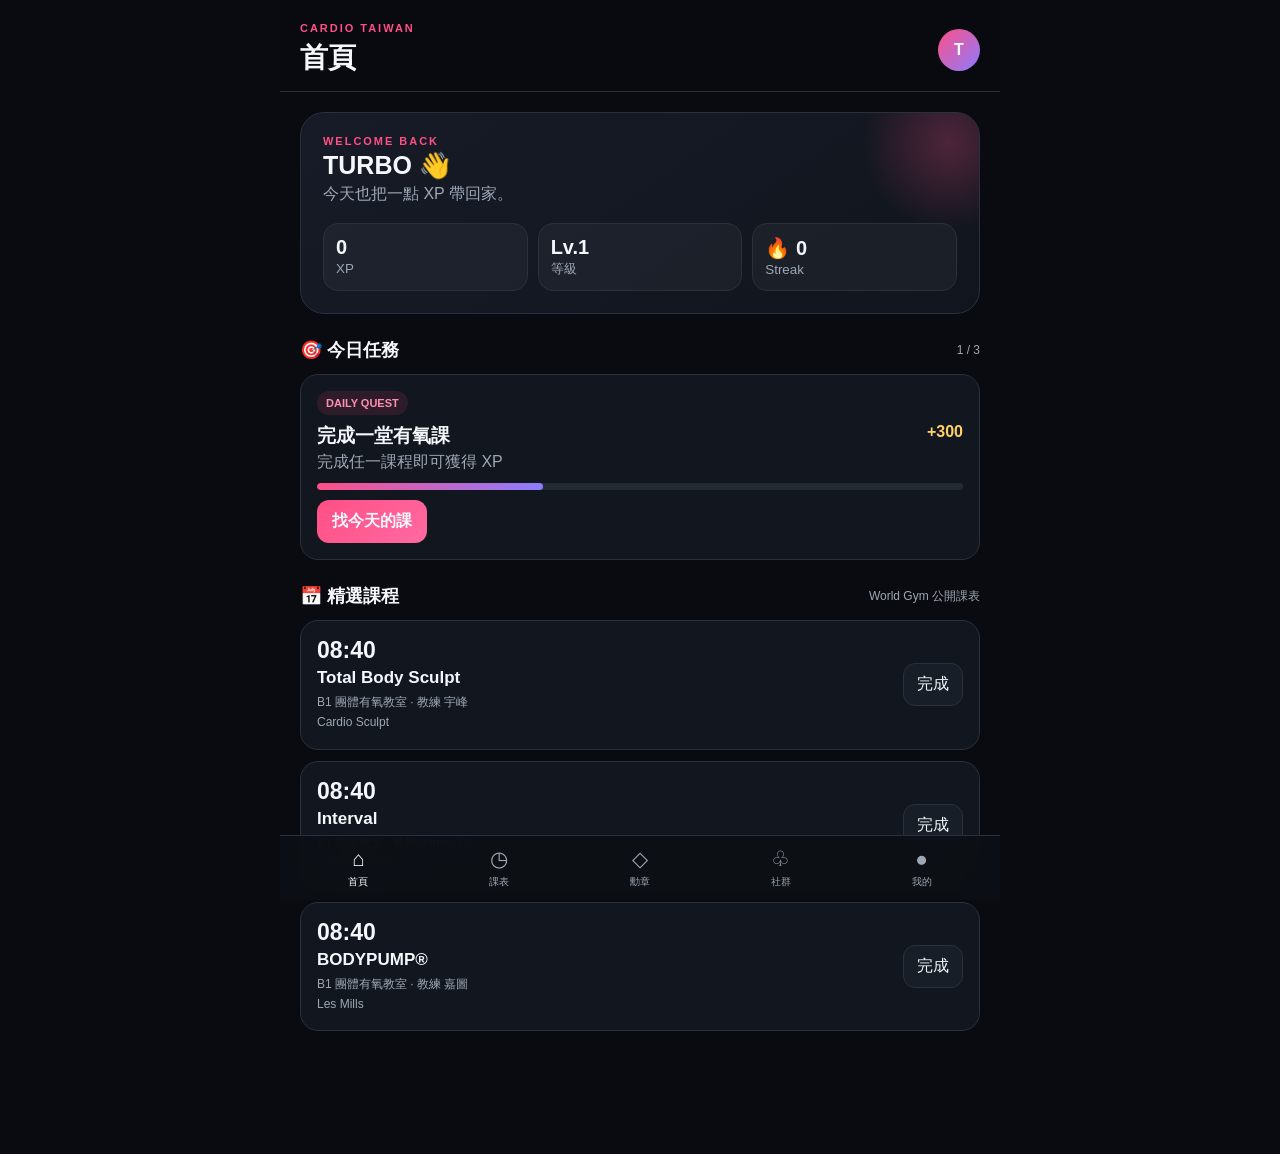
==== index.html @ 52d86883 "Add files via upload" ====
<!doctype html>
<html lang="zh-Hant">
<head>
  <meta charset="UTF-8">
  <meta name="viewport" content="width=device-width,initial-scale=1,viewport-fit=cover">
  <meta name="theme-color" content="#0b0d12">
  <title>Cardio Taiwan</title>
  <link rel="manifest" href="manifest.webmanifest">
  <link rel="stylesheet" href="styles.css">
</head>
<body>
  <div class="app">
    <header class="topbar">
      <div>
        <div class="eyebrow">CARDIO TAIWAN</div>
        <h1 id="pageTitle">首頁</h1>
      </div>
      <div class="avatar">T</div>
    </header>

    <main id="content"></main>

    <nav class="bottom-nav" aria-label="主選單">
      <button data-tab="home" class="active"><span>⌂</span><small>首頁</small></button>
      <button data-tab="classes"><span>◷</span><small>課表</small></button>
      <button data-tab="badges"><span>◇</span><small>勳章</small></button>
      <button data-tab="social"><span>♧</span><small>社群</small></button>
      <button data-tab="profile"><span>●</span><small>我的</small></button>
    </nav>
  </div>
  <div id="toast" class="toast"></div>
  <script src="app.js"></script>
</body>
</html>
---- styles.css ----
:root{
  --bg:#090b10;--panel:#12161e;--panel2:#181e28;--line:#29313d;
  --text:#f4f7fb;--muted:#9da7b5;--accent:#ff4f86;--accent2:#8b7cff;
  --green:#39d98a;--yellow:#ffd166;
}
*{box-sizing:border-box} body{margin:0;background:var(--bg);color:var(--text);font-family:-apple-system,BlinkMacSystemFont,"SF Pro Display","Noto Sans TC",sans-serif}
button{font:inherit;color:inherit}.app{max-width:720px;margin:auto;min-height:100vh;padding-bottom:92px}
.topbar{position:sticky;top:0;z-index:5;background:rgba(9,11,16,.9);backdrop-filter:blur(18px);padding:22px 20px 14px;border-bottom:1px solid var(--line);display:flex;justify-content:space-between;align-items:center}
.eyebrow{font-size:11px;letter-spacing:.18em;color:var(--accent);font-weight:800}h1{font-size:28px;margin:5px 0 0}.avatar{width:42px;height:42px;border-radius:50%;display:grid;place-items:center;background:linear-gradient(135deg,var(--accent),var(--accent2));font-weight:900}
main{padding:20px}.hero{background:linear-gradient(145deg,#171b27,#11151d);border:1px solid var(--line);border-radius:24px;padding:22px;position:relative;overflow:hidden}
.hero:after{content:"";position:absolute;width:180px;height:180px;right:-60px;top:-60px;border-radius:50%;background:radial-gradient(circle,rgba(255,79,134,.25),transparent 68%)}
.hero h2{margin:4px 0;font-size:25px}.muted{color:var(--muted)}.stats{display:grid;grid-template-columns:repeat(3,1fr);gap:10px;margin-top:18px}.stat{background:rgba(255,255,255,.04);border:1px solid var(--line);border-radius:15px;padding:12px}.stat b{display:block;font-size:20px}.stat small{color:var(--muted)}
.section{margin-top:24px}.section-title{display:flex;justify-content:space-between;align-items:center;margin-bottom:12px}.section-title h3{margin:0;font-size:18px}.section-title span{font-size:12px;color:var(--muted)}
.quest,.class-card,.post,.badge{background:var(--panel);border:1px solid var(--line);border-radius:18px;padding:16px;margin-bottom:11px}.row{display:flex;justify-content:space-between;gap:12px;align-items:center}.pill{display:inline-flex;padding:6px 9px;border-radius:999px;background:rgba(255,79,134,.12);color:#ff8eaf;font-size:11px;font-weight:800}.xp{color:var(--yellow);font-weight:800}.progress{height:7px;background:#252b35;border-radius:99px;overflow:hidden;margin:10px 0}.progress>i{display:block;height:100%;background:linear-gradient(90deg,var(--accent),var(--accent2));border-radius:99px}
.primary{border:0;background:linear-gradient(135deg,var(--accent),#ff6aa0);padding:11px 15px;border-radius:12px;font-weight:800;cursor:pointer}.ghost{background:var(--panel2);border:1px solid var(--line);padding:10px 13px;border-radius:12px;cursor:pointer}
.filterbar{display:flex;gap:8px;overflow:auto;padding-bottom:4px}.filterbar button{white-space:nowrap}.class-time{font-size:23px;font-weight:900}.class-name{font-size:17px;font-weight:800;margin:4px 0}.class-meta{font-size:12px;color:var(--muted);line-height:1.7}.source{font-size:11px;color:var(--muted);margin-top:8px}.source a{color:#9eb7ff}
.badge-grid{display:grid;grid-template-columns:repeat(2,1fr);gap:10px}.badge{min-height:150px;margin:0}.badge-icon{font-size:36px}.badge.locked{opacity:.38}.badge h4{margin:8px 0 4px}.badge p{font-size:12px;color:var(--muted);margin:0}
.search{width:100%;background:var(--panel);border:1px solid var(--line);border-radius:13px;padding:13px;color:var(--text);outline:none;margin-bottom:10px}
.post-header{display:flex;align-items:center;gap:10px}.mini-avatar{width:34px;height:34px;border-radius:50%;background:#272e3a;display:grid;place-items:center;font-weight:800}.post p{line-height:1.6}.actions{display:flex;gap:8px;color:var(--muted);font-size:13px}
.profile-card{text-align:center}.big-avatar{width:82px;height:82px;border-radius:50%;margin:4px auto 10px;display:grid;place-items:center;font-size:30px;font-weight:900;background:linear-gradient(135deg,var(--accent),var(--accent2))}
.bottom-nav{position:fixed;bottom:0;left:50%;transform:translateX(-50%);width:min(720px,100%);display:grid;grid-template-columns:repeat(5,1fr);padding:10px 8px calc(10px + env(safe-area-inset-bottom));background:rgba(12,15,21,.94);backdrop-filter:blur(18px);border-top:1px solid var(--line);z-index:10}.bottom-nav button{border:0;background:none;color:var(--muted);display:flex;flex-direction:column;align-items:center;gap:4px;cursor:pointer}.bottom-nav button span{font-size:21px}.bottom-nav button small{font-size:10px}.bottom-nav button.active{color:var(--text)}
.toast{position:fixed;left:50%;bottom:100px;transform:translate(-50%,20px);background:#eef2f7;color:#111;padding:11px 16px;border-radius:12px;font-weight:800;opacity:0;pointer-events:none;transition:.25s;z-index:20}.toast.show{opacity:1;transform:translate(-50%,0)}
@media(min-width:650px){.badge-grid{grid-template-columns:repeat(3,1fr)}}
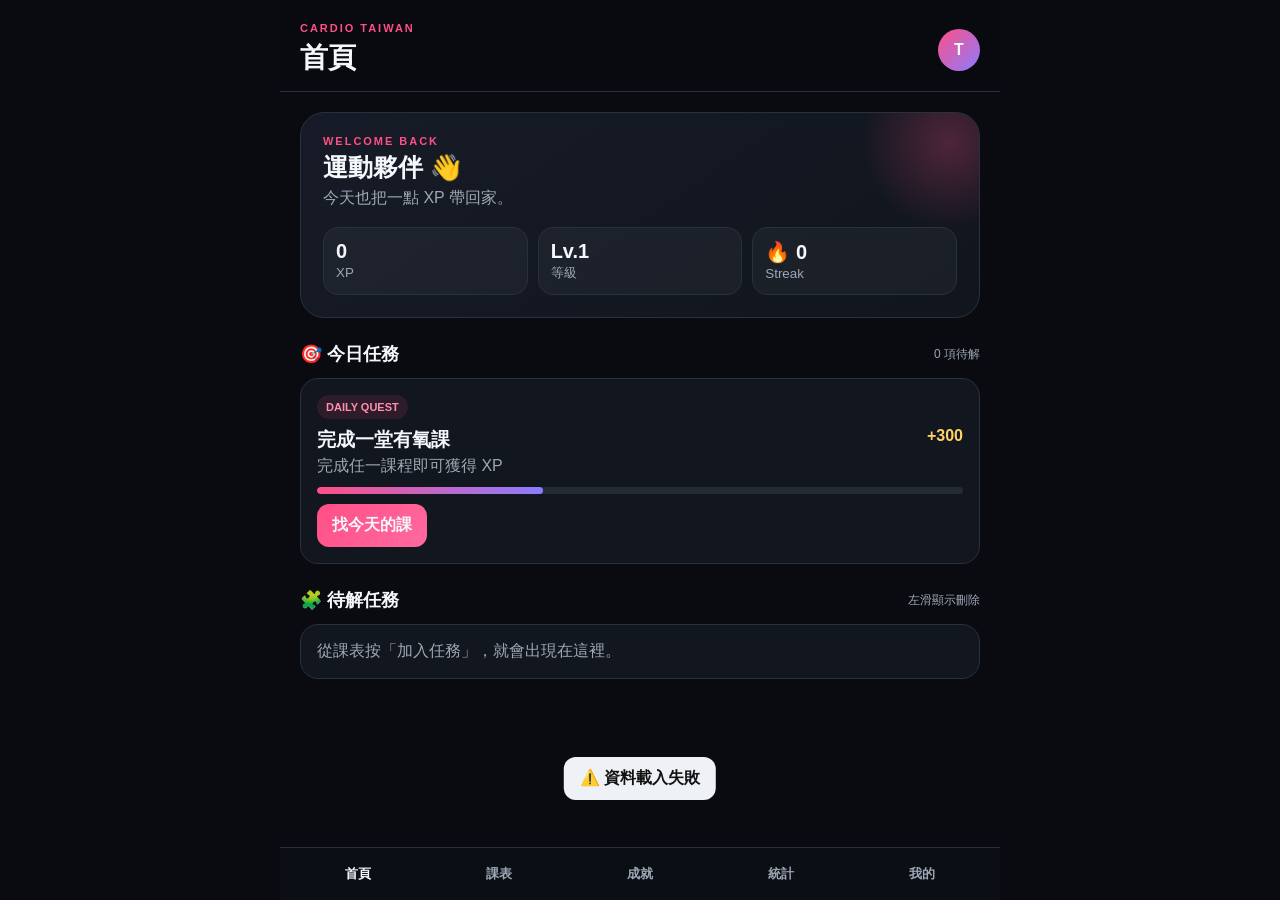
==== commit e2eaf2f6: "Add admin controls and improve tasks" ====
--- a/index.html
+++ b/index.html
@@ -15,20 +15,20 @@
         <div class="eyebrow">CARDIO TAIWAN</div>
         <h1 id="pageTitle">首頁</h1>
       </div>
-      <div class="avatar">T</div>
+      <div class="avatar" id="avatar">T</div>
     </header>
 
     <main id="content"></main>
 
     <nav class="bottom-nav" aria-label="主選單">
-      <button data-tab="home" class="active"><span>⌂</span><small>首頁</small></button>
-      <button data-tab="classes"><span>◷</span><small>課表</small></button>
-      <button data-tab="badges"><span>◇</span><small>勳章</small></button>
-      <button data-tab="social"><span>♧</span><small>社群</small></button>
-      <button data-tab="profile"><span>●</span><small>我的</small></button>
+      <button data-tab="home" class="active">首頁</button>
+      <button data-tab="classes">課表</button>
+      <button data-tab="badges">成就</button>
+      <button data-tab="social">統計</button>
+      <button data-tab="profile">我的</button>
     </nav>
   </div>
   <div id="toast" class="toast"></div>
   <script src="app.js"></script>
 </body>
-</html>+</html>
--- a/styles.css
+++ b/styles.css
@@ -18,6 +18,11 @@
 .search{width:100%;background:var(--panel);border:1px solid var(--line);border-radius:13px;padding:13px;color:var(--text);outline:none;margin-bottom:10px}
 .post-header{display:flex;align-items:center;gap:10px}.mini-avatar{width:34px;height:34px;border-radius:50%;background:#272e3a;display:grid;place-items:center;font-weight:800}.post p{line-height:1.6}.actions{display:flex;gap:8px;color:var(--muted);font-size:13px}
 .profile-card{text-align:center}.big-avatar{width:82px;height:82px;border-radius:50%;margin:4px auto 10px;display:grid;place-items:center;font-size:30px;font-weight:900;background:linear-gradient(135deg,var(--accent),var(--accent2))}
-.bottom-nav{position:fixed;bottom:0;left:50%;transform:translateX(-50%);width:min(720px,100%);display:grid;grid-template-columns:repeat(5,1fr);padding:10px 8px calc(10px + env(safe-area-inset-bottom));background:rgba(12,15,21,.94);backdrop-filter:blur(18px);border-top:1px solid var(--line);z-index:10}.bottom-nav button{border:0;background:none;color:var(--muted);display:flex;flex-direction:column;align-items:center;gap:4px;cursor:pointer}.bottom-nav button span{font-size:21px}.bottom-nav button small{font-size:10px}.bottom-nav button.active{color:var(--text)}
+.google-login-card{text-align:center}.google-login-card h3{margin:0 0 8px}.google-login{width:100%;margin-top:16px;border:1px solid #cfd5df;background:#fff;color:#1f2937;border-radius:12px;padding:12px 15px;font-weight:800;cursor:pointer}.google-login span{display:inline-grid;place-items:center;width:20px;height:20px;margin-right:8px;border-radius:50%;background:#4285f4;color:#fff;font-weight:900}
+.profile-settings label,.community-filters label{display:grid;gap:6px;margin:13px 0;color:var(--muted);font-size:13px;font-weight:700}.profile-settings input,.profile-settings select,.community-filters select,.community-form textarea{width:100%;background:var(--panel2);border:1px solid var(--line);border-radius:11px;padding:12px;color:var(--text);font:inherit}.profile-settings .primary,.community-form .primary{width:100%;margin-top:5px}.community-filters{display:grid;grid-template-columns:1fr 1fr;gap:10px}.community-filters label{margin:0}.community-form h3{margin-top:0}.community-form textarea{min-height:104px;resize:vertical;margin:8px 0}.ig-link{display:block;color:#f08bb0;font-size:12px;margin-top:2px;text-decoration:none}.ig-link:hover{text-decoration:underline}
+.card-actions{display:grid;gap:8px;min-width:94px}.card-actions button{padding:9px}.saved-task-list{display:grid;gap:8px;margin-top:14px}.task-swipe{position:relative;overflow:hidden;border-radius:12px}.task-delete{position:absolute;inset:0 0 0 auto;width:104px;border:0;background:#dc3d52;color:#fff;font-weight:800;cursor:pointer}.saved-task{position:relative;padding:12px;border:1px solid var(--line);border-radius:12px;background:var(--panel);display:grid;gap:7px;touch-action:pan-y;transition:transform .22s cubic-bezier(.2,.8,.2,1),opacity .18s;will-change:transform}.task-swipe.swiped .saved-task{transform:translateX(-104px)}.saved-task span{font-size:12px;color:var(--muted)}.saved-task.expired{opacity:.42;filter:grayscale(1)}.leaderboard{margin:0 0 12px}.leaderboard h3{margin:0 0 10px}.rank-row{display:flex;justify-content:space-between;gap:12px;padding:10px 0;border-top:1px solid var(--line)}.rank-row span{color:var(--yellow);font-weight:800}
+.policy-page{margin:32px 20px}.policy-page h1{margin-bottom:24px}.policy-page h2{font-size:18px;margin-top:28px}.policy-page p{color:var(--muted);line-height:1.75}.policy-page a{color:#9eb7ff}
+.account-actions{display:grid;grid-template-columns:repeat(2,minmax(0,1fr));gap:8px}.account-actions:has(:only-child){grid-template-columns:1fr}.admin-search{display:grid;grid-template-columns:1fr auto;gap:8px;margin:12px 0}.admin-search input{min-width:0}.admin-members{display:grid;gap:2px}.danger{border-color:#dc3d52!important;color:#ff8392!important}.bottom-nav{position:fixed;bottom:0;left:50%;transform:translateX(-50%);width:min(720px,100%);display:grid;grid-template-columns:repeat(5,1fr);padding:16px 8px calc(16px + env(safe-area-inset-bottom));background:rgba(12,15,21,.94);backdrop-filter:blur(18px);border-top:1px solid var(--line);z-index:10}.bottom-nav button{border:0;background:none;color:var(--muted);font-size:13px;font-weight:800;cursor:pointer}.bottom-nav button.active{color:var(--text)}
 .toast{position:fixed;left:50%;bottom:100px;transform:translate(-50%,20px);background:#eef2f7;color:#111;padding:11px 16px;border-radius:12px;font-weight:800;opacity:0;pointer-events:none;transition:.25s;z-index:20}.toast.show{opacity:1;transform:translate(-50%,0)}
 @media(min-width:650px){.badge-grid{grid-template-columns:repeat(3,1fr)}}
+@media(max-width:420px){.community-filters{grid-template-columns:1fr}}
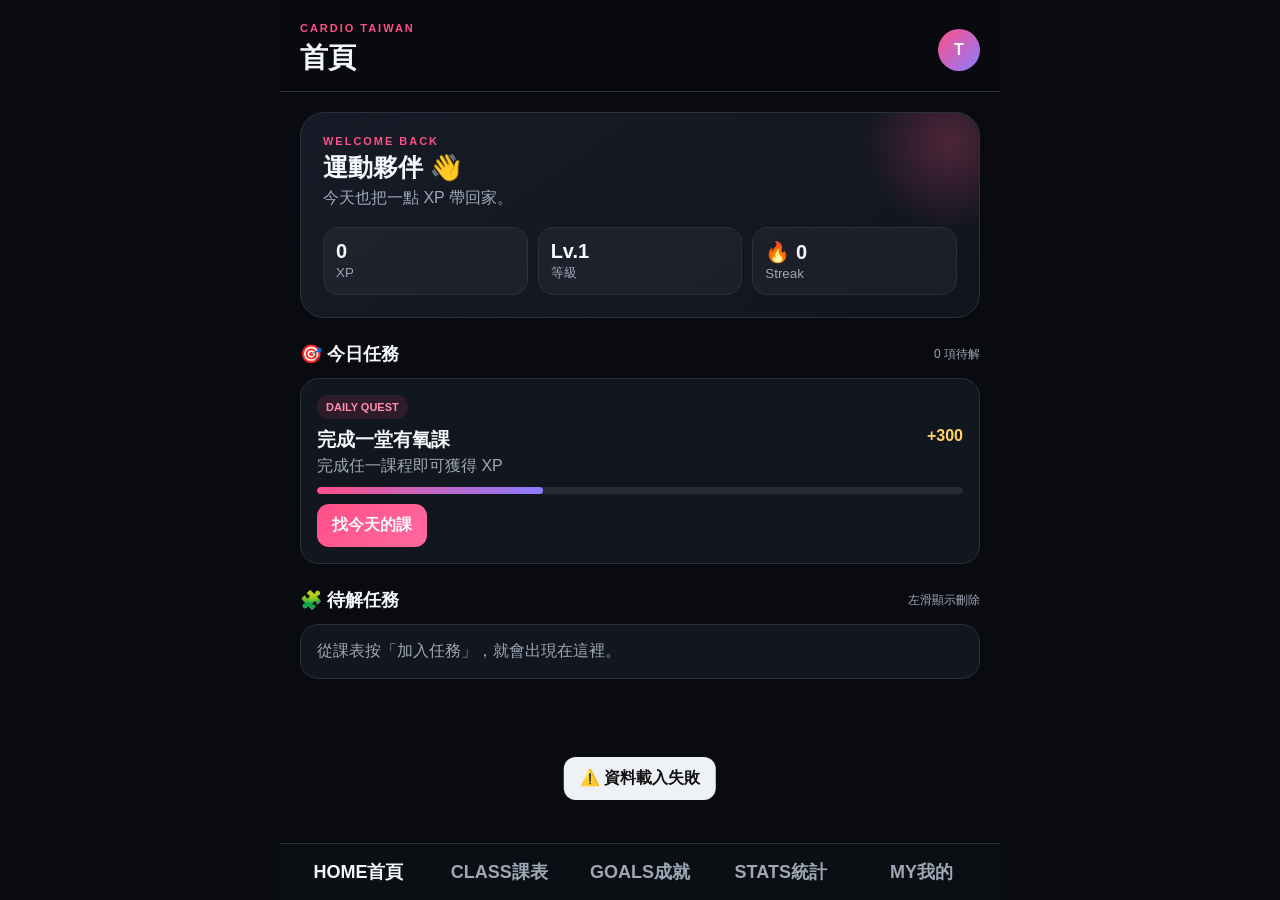
==== commit a149d6d5: "Add compact bilingual navigation labels" ====
--- a/index.html
+++ b/index.html
@@ -1,34 +1,7 @@
-<!doctype html>
-<html lang="zh-Hant">
-<head>
-  <meta charset="UTF-8">
-  <meta name="viewport" content="width=device-width,initial-scale=1,viewport-fit=cover">
-  <meta name="theme-color" content="#0b0d12">
-  <title>Cardio Taiwan</title>
-  <link rel="manifest" href="manifest.webmanifest">
-  <link rel="stylesheet" href="styles.css">
-</head>
-<body>
-  <div class="app">
-    <header class="topbar">
-      <div>
-        <div class="eyebrow">CARDIO TAIWAN</div>
-        <h1 id="pageTitle">首頁</h1>
-      </div>
-      <div class="avatar" id="avatar">T</div>
-    </header>
-
-    <main id="content"></main>
-
-    <nav class="bottom-nav" aria-label="主選單">
-      <button data-tab="home" class="active">首頁</button>
-      <button data-tab="classes">課表</button>
-      <button data-tab="badges">成就</button>
-      <button data-tab="social">統計</button>
-      <button data-tab="profile">我的</button>
-    </nav>
-  </div>
-  <div id="toast" class="toast"></div>
-  <script src="app.js"></script>
-</body>
-</html>
+<!doctype html><html lang="zh-Hant"><head>  <meta charset="UTF-8">  <meta name="viewport" content="width=device-width,initial-scale=1,viewport-fit=cover">  <meta name="theme-color" content="#0b0d12">  <title>Cardio Taiwan</title>  <link rel="manifest" href="manifest.webmanifest">  <link rel="stylesheet" href="styles.css"></head><body>  <div class="app">    <header class="topbar">      <div>        <div class="eyebrow">CARDIO TAIWAN</div>        <h1 id="pageTitle">首頁</h1>      </div>      <div class="avatar" id="avatar">T</div>    </header>    <main id="content"></main>    <nav class="bottom-nav" aria-label="主選單">
+      <button data-tab="home" class="active"><span class="nav-en">HOME</span><span>首頁</span></button>
+      <button data-tab="classes"><span class="nav-en">CLASS</span><span>課表</span></button>
+      <button data-tab="badges"><span class="nav-en">GOALS</span><span>成就</span></button>
+      <button data-tab="social"><span class="nav-en">STATS</span><span>統計</span></button>
+      <button data-tab="profile"><span class="nav-en">MY</span><span>我的</span></button>
+    </nav>  </div>  <div id="toast" class="toast"></div>  <script src="app.js"></script></body></html>
--- a/styles.css
+++ b/styles.css
@@ -1,28 +1 @@
-:root{
-  --bg:#090b10;--panel:#12161e;--panel2:#181e28;--line:#29313d;
-  --text:#f4f7fb;--muted:#9da7b5;--accent:#ff4f86;--accent2:#8b7cff;
-  --green:#39d98a;--yellow:#ffd166;
-}
-*{box-sizing:border-box} body{margin:0;background:var(--bg);color:var(--text);font-family:-apple-system,BlinkMacSystemFont,"SF Pro Display","Noto Sans TC",sans-serif}
-button{font:inherit;color:inherit}.app{max-width:720px;margin:auto;min-height:100vh;padding-bottom:92px}
-.topbar{position:sticky;top:0;z-index:5;background:rgba(9,11,16,.9);backdrop-filter:blur(18px);padding:22px 20px 14px;border-bottom:1px solid var(--line);display:flex;justify-content:space-between;align-items:center}
-.eyebrow{font-size:11px;letter-spacing:.18em;color:var(--accent);font-weight:800}h1{font-size:28px;margin:5px 0 0}.avatar{width:42px;height:42px;border-radius:50%;display:grid;place-items:center;background:linear-gradient(135deg,var(--accent),var(--accent2));font-weight:900}
-main{padding:20px}.hero{background:linear-gradient(145deg,#171b27,#11151d);border:1px solid var(--line);border-radius:24px;padding:22px;position:relative;overflow:hidden}
-.hero:after{content:"";position:absolute;width:180px;height:180px;right:-60px;top:-60px;border-radius:50%;background:radial-gradient(circle,rgba(255,79,134,.25),transparent 68%)}
-.hero h2{margin:4px 0;font-size:25px}.muted{color:var(--muted)}.stats{display:grid;grid-template-columns:repeat(3,1fr);gap:10px;margin-top:18px}.stat{background:rgba(255,255,255,.04);border:1px solid var(--line);border-radius:15px;padding:12px}.stat b{display:block;font-size:20px}.stat small{color:var(--muted)}
-.section{margin-top:24px}.section-title{display:flex;justify-content:space-between;align-items:center;margin-bottom:12px}.section-title h3{margin:0;font-size:18px}.section-title span{font-size:12px;color:var(--muted)}
-.quest,.class-card,.post,.badge{background:var(--panel);border:1px solid var(--line);border-radius:18px;padding:16px;margin-bottom:11px}.row{display:flex;justify-content:space-between;gap:12px;align-items:center}.pill{display:inline-flex;padding:6px 9px;border-radius:999px;background:rgba(255,79,134,.12);color:#ff8eaf;font-size:11px;font-weight:800}.xp{color:var(--yellow);font-weight:800}.progress{height:7px;background:#252b35;border-radius:99px;overflow:hidden;margin:10px 0}.progress>i{display:block;height:100%;background:linear-gradient(90deg,var(--accent),var(--accent2));border-radius:99px}
-.primary{border:0;background:linear-gradient(135deg,var(--accent),#ff6aa0);padding:11px 15px;border-radius:12px;font-weight:800;cursor:pointer}.ghost{background:var(--panel2);border:1px solid var(--line);padding:10px 13px;border-radius:12px;cursor:pointer}
-.filterbar{display:flex;gap:8px;overflow:auto;padding-bottom:4px}.filterbar button{white-space:nowrap}.class-time{font-size:23px;font-weight:900}.class-name{font-size:17px;font-weight:800;margin:4px 0}.class-meta{font-size:12px;color:var(--muted);line-height:1.7}.source{font-size:11px;color:var(--muted);margin-top:8px}.source a{color:#9eb7ff}
-.badge-grid{display:grid;grid-template-columns:repeat(2,1fr);gap:10px}.badge{min-height:150px;margin:0}.badge-icon{font-size:36px}.badge.locked{opacity:.38}.badge h4{margin:8px 0 4px}.badge p{font-size:12px;color:var(--muted);margin:0}
-.search{width:100%;background:var(--panel);border:1px solid var(--line);border-radius:13px;padding:13px;color:var(--text);outline:none;margin-bottom:10px}
-.post-header{display:flex;align-items:center;gap:10px}.mini-avatar{width:34px;height:34px;border-radius:50%;background:#272e3a;display:grid;place-items:center;font-weight:800}.post p{line-height:1.6}.actions{display:flex;gap:8px;color:var(--muted);font-size:13px}
-.profile-card{text-align:center}.big-avatar{width:82px;height:82px;border-radius:50%;margin:4px auto 10px;display:grid;place-items:center;font-size:30px;font-weight:900;background:linear-gradient(135deg,var(--accent),var(--accent2))}
-.google-login-card{text-align:center}.google-login-card h3{margin:0 0 8px}.google-login{width:100%;margin-top:16px;border:1px solid #cfd5df;background:#fff;color:#1f2937;border-radius:12px;padding:12px 15px;font-weight:800;cursor:pointer}.google-login span{display:inline-grid;place-items:center;width:20px;height:20px;margin-right:8px;border-radius:50%;background:#4285f4;color:#fff;font-weight:900}
-.profile-settings label,.community-filters label{display:grid;gap:6px;margin:13px 0;color:var(--muted);font-size:13px;font-weight:700}.profile-settings input,.profile-settings select,.community-filters select,.community-form textarea{width:100%;background:var(--panel2);border:1px solid var(--line);border-radius:11px;padding:12px;color:var(--text);font:inherit}.profile-settings .primary,.community-form .primary{width:100%;margin-top:5px}.community-filters{display:grid;grid-template-columns:1fr 1fr;gap:10px}.community-filters label{margin:0}.community-form h3{margin-top:0}.community-form textarea{min-height:104px;resize:vertical;margin:8px 0}.ig-link{display:block;color:#f08bb0;font-size:12px;margin-top:2px;text-decoration:none}.ig-link:hover{text-decoration:underline}
-.card-actions{display:grid;gap:8px;min-width:94px}.card-actions button{padding:9px}.saved-task-list{display:grid;gap:8px;margin-top:14px}.task-swipe{position:relative;overflow:hidden;border-radius:12px}.task-delete{position:absolute;inset:0 0 0 auto;width:104px;border:0;background:#dc3d52;color:#fff;font-weight:800;cursor:pointer}.saved-task{position:relative;padding:12px;border:1px solid var(--line);border-radius:12px;background:var(--panel);display:grid;gap:7px;touch-action:pan-y;transition:transform .22s cubic-bezier(.2,.8,.2,1),opacity .18s;will-change:transform}.task-swipe.swiped .saved-task{transform:translateX(-104px)}.saved-task span{font-size:12px;color:var(--muted)}.saved-task.expired{opacity:.42;filter:grayscale(1)}.leaderboard{margin:0 0 12px}.leaderboard h3{margin:0 0 10px}.rank-row{display:flex;justify-content:space-between;gap:12px;padding:10px 0;border-top:1px solid var(--line)}.rank-row span{color:var(--yellow);font-weight:800}
-.policy-page{margin:32px 20px}.policy-page h1{margin-bottom:24px}.policy-page h2{font-size:18px;margin-top:28px}.policy-page p{color:var(--muted);line-height:1.75}.policy-page a{color:#9eb7ff}
-.account-actions{display:grid;grid-template-columns:repeat(2,minmax(0,1fr));gap:8px}.account-actions:has(:only-child){grid-template-columns:1fr}.admin-search{display:grid;grid-template-columns:1fr auto;gap:8px;margin:12px 0}.admin-search input{min-width:0}.admin-members{display:grid;gap:2px}.danger{border-color:#dc3d52!important;color:#ff8392!important}.bottom-nav{position:fixed;bottom:0;left:50%;transform:translateX(-50%);width:min(720px,100%);display:grid;grid-template-columns:repeat(5,1fr);padding:16px 8px calc(16px + env(safe-area-inset-bottom));background:rgba(12,15,21,.94);backdrop-filter:blur(18px);border-top:1px solid var(--line);z-index:10}.bottom-nav button{border:0;background:none;color:var(--muted);font-size:13px;font-weight:800;cursor:pointer}.bottom-nav button.active{color:var(--text)}
-.toast{position:fixed;left:50%;bottom:100px;transform:translate(-50%,20px);background:#eef2f7;color:#111;padding:11px 16px;border-radius:12px;font-weight:800;opacity:0;pointer-events:none;transition:.25s;z-index:20}.toast.show{opacity:1;transform:translate(-50%,0)}
-@media(min-width:650px){.badge-grid{grid-template-columns:repeat(3,1fr)}}
-@media(max-width:420px){.community-filters{grid-template-columns:1fr}}
+:root{  --bg:#090b10;--panel:#12161e;--panel2:#181e28;--line:#29313d;  --text:#f4f7fb;--muted:#9da7b5;--accent:#ff4f86;--accent2:#8b7cff;  --green:#39d98a;--yellow:#ffd166;}*{box-sizing:border-box} body{margin:0;background:var(--bg);color:var(--text);font-family:-apple-system,BlinkMacSystemFont,"SF Pro Display","Noto Sans TC",sans-serif}button{font:inherit;color:inherit}.app{max-width:720px;margin:auto;min-height:100vh;padding-bottom:92px}.topbar{position:sticky;top:0;z-index:5;background:rgba(9,11,16,.9);backdrop-filter:blur(18px);padding:22px 20px 14px;border-bottom:1px solid var(--line);display:flex;justify-content:space-between;align-items:center}.eyebrow{font-size:11px;letter-spacing:.18em;color:var(--accent);font-weight:800}h1{font-size:28px;margin:5px 0 0}.avatar{width:42px;height:42px;border-radius:50%;display:grid;place-items:center;background:linear-gradient(135deg,var(--accent),var(--accent2));font-weight:900}main{padding:20px}.hero{background:linear-gradient(145deg,#171b27,#11151d);border:1px solid var(--line);border-radius:24px;padding:22px;position:relative;overflow:hidden}.hero:after{content:"";position:absolute;width:180px;height:180px;right:-60px;top:-60px;border-radius:50%;background:radial-gradient(circle,rgba(255,79,134,.25),transparent 68%)}.hero h2{margin:4px 0;font-size:25px}.muted{color:var(--muted)}.stats{display:grid;grid-template-columns:repeat(3,1fr);gap:10px;margin-top:18px}.stat{background:rgba(255,255,255,.04);border:1px solid var(--line);border-radius:15px;padding:12px}.stat b{display:block;font-size:20px}.stat small{color:var(--muted)}.section{margin-top:24px}.section-title{display:flex;justify-content:space-between;align-items:center;margin-bottom:12px}.section-title h3{margin:0;font-size:18px}.section-title span{font-size:12px;color:var(--muted)}.quest,.class-card,.post,.badge{background:var(--panel);border:1px solid var(--line);border-radius:18px;padding:16px;margin-bottom:11px}.row{display:flex;justify-content:space-between;gap:12px;align-items:center}.pill{display:inline-flex;padding:6px 9px;border-radius:999px;background:rgba(255,79,134,.12);color:#ff8eaf;font-size:11px;font-weight:800}.xp{color:var(--yellow);font-weight:800}.progress{height:7px;background:#252b35;border-radius:99px;overflow:hidden;margin:10px 0}.progress>i{display:block;height:100%;background:linear-gradient(90deg,var(--accent),var(--accent2));border-radius:99px}.primary{border:0;background:linear-gradient(135deg,var(--accent),#ff6aa0);padding:11px 15px;border-radius:12px;font-weight:800;cursor:pointer}.ghost{background:var(--panel2);border:1px solid var(--line);padding:10px 13px;border-radius:12px;cursor:pointer}.filterbar{display:flex;gap:8px;overflow:auto;padding-bottom:4px}.filterbar button{white-space:nowrap}.class-time{font-size:23px;font-weight:900}.class-name{font-size:17px;font-weight:800;margin:4px 0}.class-meta{font-size:12px;color:var(--muted);line-height:1.7}.source{font-size:11px;color:var(--muted);margin-top:8px}.source a{color:#9eb7ff}.badge-grid{display:grid;grid-template-columns:repeat(2,1fr);gap:10px}.badge{min-height:150px;margin:0}.badge-icon{font-size:36px}.badge.locked{opacity:.38}.badge h4{margin:8px 0 4px}.badge p{font-size:12px;color:var(--muted);margin:0}.search{width:100%;background:var(--panel);border:1px solid var(--line);border-radius:13px;padding:13px;color:var(--text);outline:none;margin-bottom:10px}.post-header{display:flex;align-items:center;gap:10px}.mini-avatar{width:34px;height:34px;border-radius:50%;background:#272e3a;display:grid;place-items:center;font-weight:800}.post p{line-height:1.6}.actions{display:flex;gap:8px;color:var(--muted);font-size:13px}.profile-card{text-align:center}.big-avatar{width:82px;height:82px;border-radius:50%;margin:4px auto 10px;display:grid;place-items:center;font-size:30px;font-weight:900;background:linear-gradient(135deg,var(--accent),var(--accent2))}.google-login-card{text-align:center}.google-login-card h3{margin:0 0 8px}.google-login{width:100%;margin-top:16px;border:1px solid #cfd5df;background:#fff;color:#1f2937;border-radius:12px;padding:12px 15px;font-weight:800;cursor:pointer}.google-login span{display:inline-grid;place-items:center;width:20px;height:20px;margin-right:8px;border-radius:50%;background:#4285f4;color:#fff;font-weight:900}.profile-settings label,.community-filters label{display:grid;gap:6px;margin:13px 0;color:var(--muted);font-size:13px;font-weight:700}.profile-settings input,.profile-settings select,.community-filters select,.community-form textarea{width:100%;background:var(--panel2);border:1px solid var(--line);border-radius:11px;padding:12px;color:var(--text);font:inherit}.profile-settings .primary,.community-form .primary{width:100%;margin-top:5px}.community-filters{display:grid;grid-template-columns:1fr 1fr;gap:10px}.community-filters label{margin:0}.community-form h3{margin-top:0}.community-form textarea{min-height:104px;resize:vertical;margin:8px 0}.ig-link{display:block;color:#f08bb0;font-size:12px;margin-top:2px;text-decoration:none}.ig-link:hover{text-decoration:underline}.card-actions{display:grid;gap:8px;min-width:94px}.card-actions button{padding:9px}.saved-task-list{display:grid;gap:8px;margin-top:14px}.task-swipe{position:relative;overflow:hidden;border-radius:12px}.task-delete{position:absolute;inset:0 0 0 auto;width:104px;border:0;background:#dc3d52;color:#fff;font-weight:800;cursor:pointer}.saved-task{position:relative;padding:12px;border:1px solid var(--line);border-radius:12px;background:var(--panel);display:grid;gap:7px;touch-action:pan-y;transition:transform .22s cubic-bezier(.2,.8,.2,1),opacity .18s;will-change:transform}.task-swipe.swiped .saved-task{transform:translateX(-104px)}.saved-task span{font-size:12px;color:var(--muted)}.saved-task.expired{opacity:.42;filter:grayscale(1)}.leaderboard{margin:0 0 12px}.leaderboard h3{margin:0 0 10px}.rank-row{display:flex;justify-content:space-between;gap:12px;padding:10px 0;border-top:1px solid var(--line)}.rank-row span{color:var(--yellow);font-weight:800}.policy-page{margin:32px 20px}.policy-page h1{margin-bottom:24px}.policy-page h2{font-size:18px;margin-top:28px}.policy-page p{color:var(--muted);line-height:1.75}.policy-page a{color:#9eb7ff}.account-actions{display:grid;grid-template-columns:repeat(2,minmax(0,1fr));gap:8px}.account-actions:has(:only-child){grid-template-columns:1fr}.admin-search{display:grid;grid-template-columns:1fr auto;gap:8px;margin:12px 0}.admin-search input{min-width:0}.admin-members{display:grid;gap:2px}.danger{border-color:#dc3d52!important;color:#ff8392!important}.bottom-nav{position:fixed;bottom:0;left:50%;transform:translateX(-50%);width:min(720px,100%);display:grid;grid-template-columns:repeat(5,1fr);padding:18px 8px calc(18px + env(safe-area-inset-bottom));background:rgba(12,15,21,.94);backdrop-filter:blur(18px);border-top:1px solid var(--line);z-index:10}.bottom-nav button{border:0;background:none;color:var(--muted);font-size:18px;font-weight:800;line-height:1;white-space:nowrap;cursor:pointer}.bottom-nav button.active{color:var(--text)}.toast{position:fixed;left:50%;bottom:100px;transform:translate(-50%,20px);background:#eef2f7;color:#111;padding:11px 16px;border-radius:12px;font-weight:800;opacity:0;pointer-events:none;transition:.25s;z-index:20}.toast.show{opacity:1;transform:translate(-50%,0)}@media(min-width:650px){.badge-grid{grid-template-columns:repeat(3,1fr)}}@media(max-width:420px){.community-filters{grid-template-columns:1fr}}
